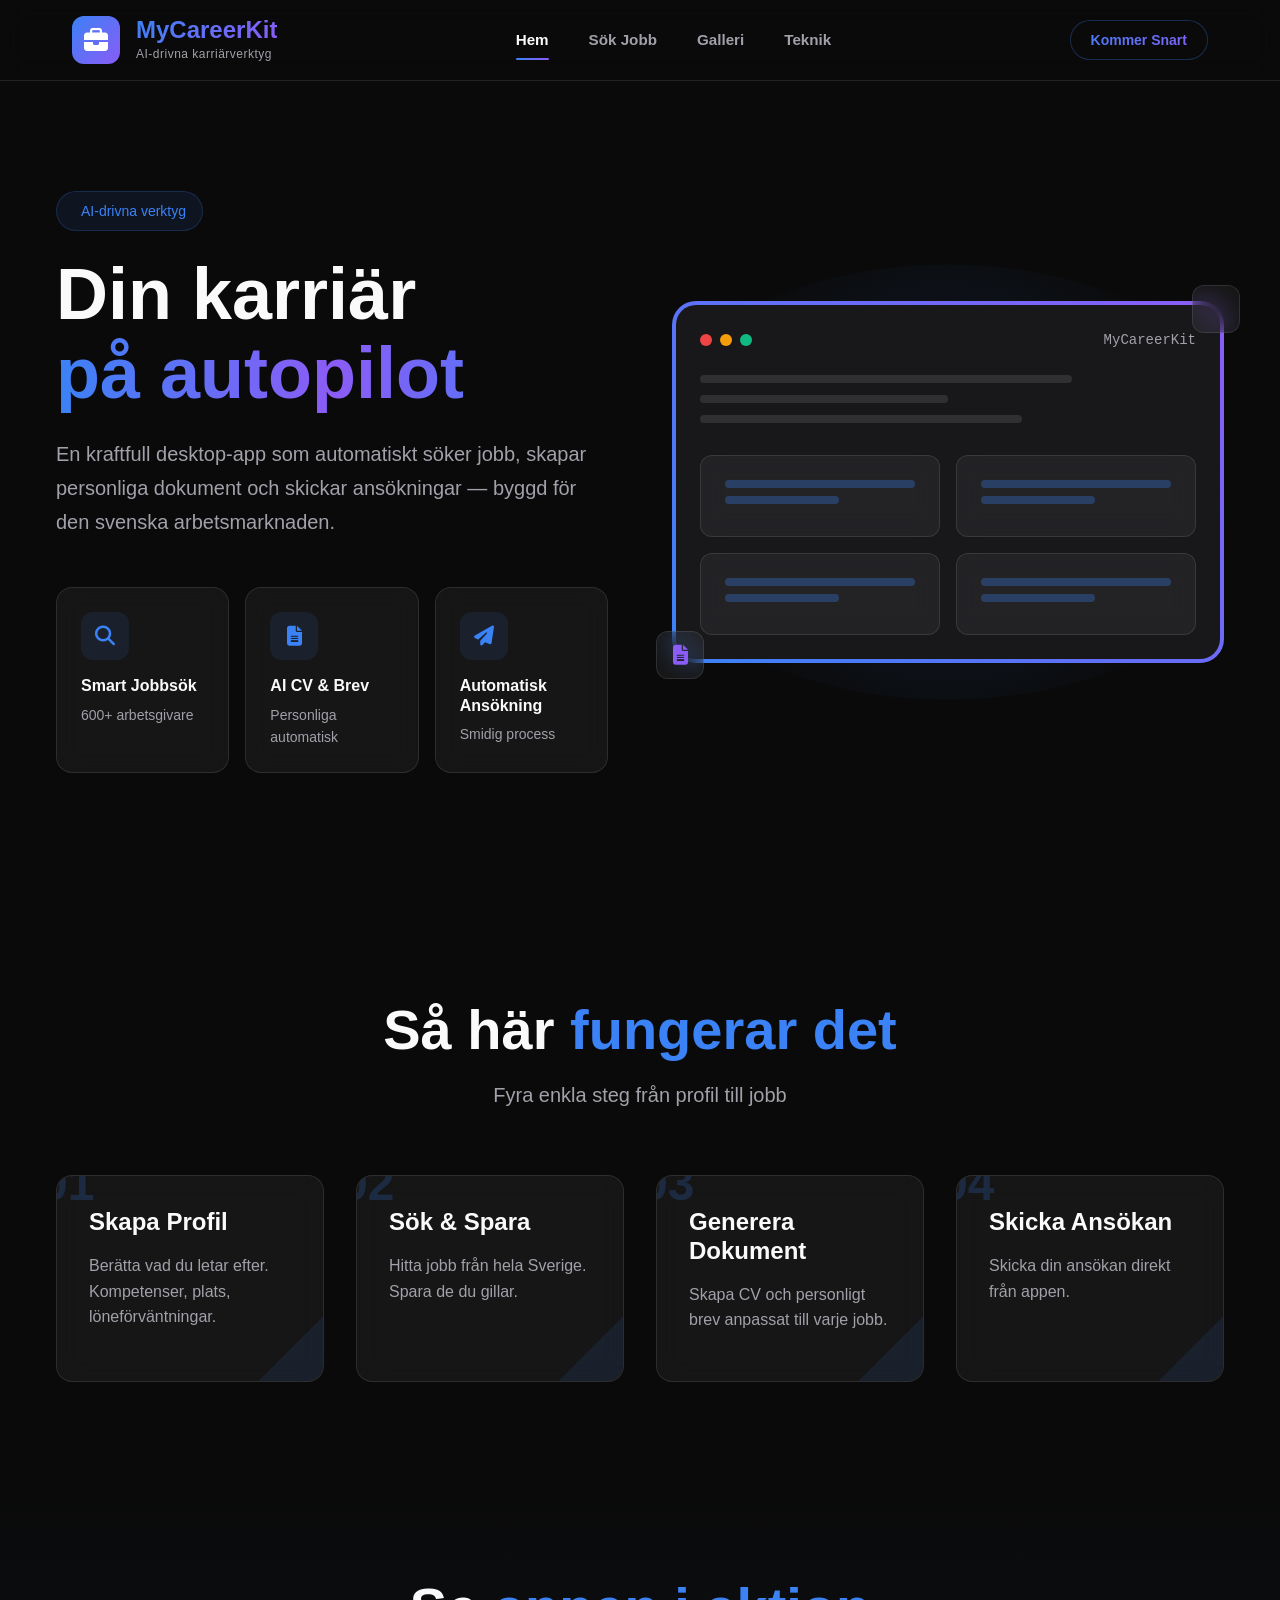
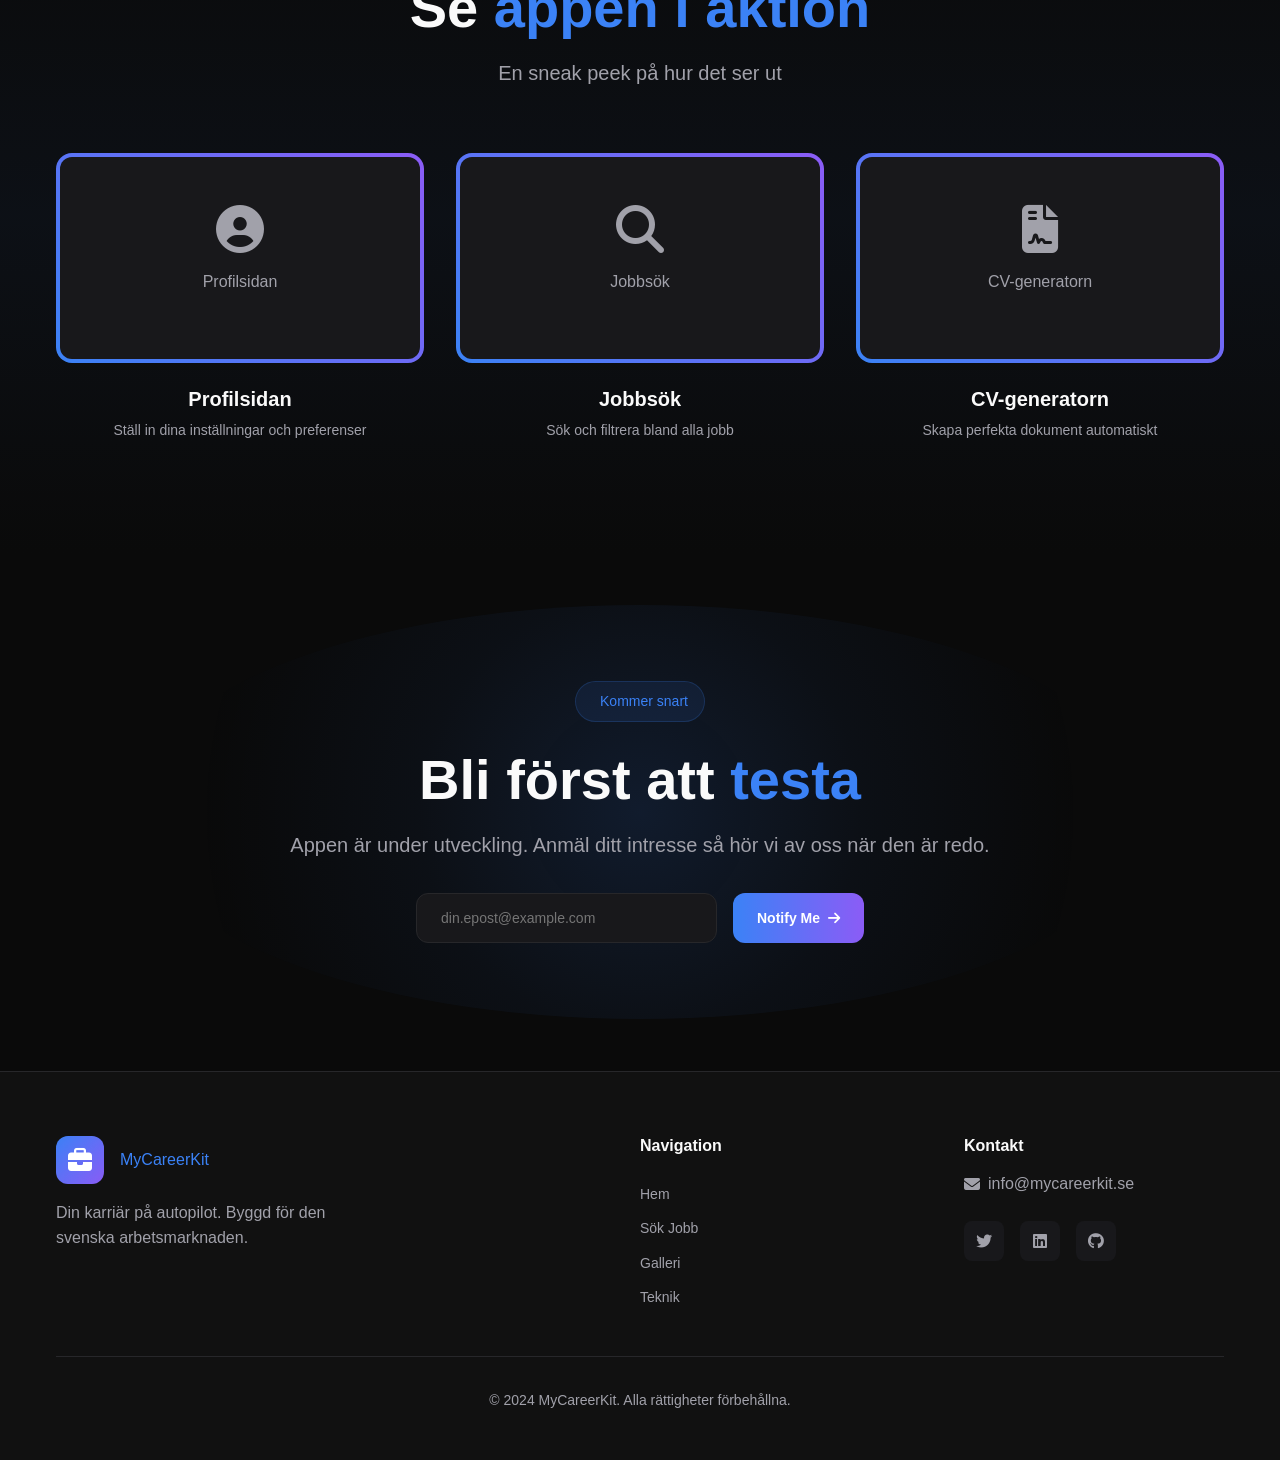
==== index.html @ 67b6ae1d "zxczxcz" ====
<!DOCTYPE html>
<html lang="sv">
<head>
    <meta charset="UTF-8">
    <meta name="viewport" content="width=device-width, initial-scale=1.0">
    <title>MyCareerKit - Din karriär på autopilot</title>
    
    <!-- ADD THESE 3 LINES: -->
    <link rel="stylesheet" href="styles/base.css">
    <link rel="stylesheet" href="styles/components.css">
    <link rel="stylesheet" href="styles/pages/home.css">
    
    <link rel="stylesheet" href="https://cdnjs.cloudflare.com/ajax/libs/font-awesome/6.4.0/css/all.min.css">
    <link rel="preconnect" href="https://fonts.googleapis.com">
    <link rel="preconnect" href="https://fonts.gstatic.com" crossorigin>
</head>
<body>
    <!-- Hero Section -->
    <section class="hero">
        <div class="container">
            <div class="hero-grid">
                <!-- Left Column - Text -->
                <div class="hero-content">
                    <div class="badge">
                        <i class="fas fa-sparkles"></i>
                        <span>AI-drivna verktyg</span>
                    </div>

                    <h1 class="hero-title">
                        <span class="hero-title-line">Din karriär</span>
                        <span class="hero-title-line text-gradient animate-shimmer">på autopilot</span>
                    </h1>

                    <p class="hero-description">
                        En kraftfull desktop-app som automatiskt söker jobb, skapar personliga dokument 
                        och skickar ansökningar — byggd för den svenska arbetsmarknaden.
                    </p>

                    <!-- Feature Highlights -->
                    <div class="feature-grid">
                        <div class="feature-card glass">
                            <div class="feature-icon">
                                <i class="fas fa-search"></i>
                            </div>
                            <h3 class="feature-title">Smart Jobbsök</h3>
                            <p class="feature-text">600+ arbetsgivare</p>
                        </div>

                        <div class="feature-card glass">
                            <div class="feature-icon">
                                <i class="fas fa-file-alt"></i>
                            </div>
                            <h3 class="feature-title">AI CV & Brev</h3>
                            <p class="feature-text">Personliga automatisk</p>
                        </div>

                        <div class="feature-card glass">
                            <div class="feature-icon">
                                <i class="fas fa-paper-plane"></i>
                            </div>
                            <h3 class="feature-title">Automatisk Ansökning</h3>
                            <p class="feature-text">Smidig process</p>
                        </div>
                    </div>
                </div>

                <!-- Right Column - Visual -->
                <div class="hero-visual">
                    <!-- Main App Visual -->
                    <div class="app-visual gradient-border">
                        <div class="app-window">
                            <!-- Window Controls -->
                            <div class="window-header">
                                <div class="window-dots">
                                    <span class="window-dot red"></span>
                                    <span class="window-dot yellow"></span>
                                    <span class="window-dot green"></span>
                                </div>
                                <div class="window-title">MyCareerKit</div>
                            </div>

                            <!-- App Content -->
                            <div class="app-content">
                                <!-- Simulated Loading Bars -->
                                <div class="loading-bars">
                                    <div class="loading-bar"></div>
                                    <div class="loading-bar"></div>
                                    <div class="loading-bar"></div>
                                </div>

                                <!-- Simulated Cards -->
                                <div class="app-cards">
                                    <div class="app-card glass animate-float" style="animation-delay: 0s;">
                                        <div class="card-line"></div>
                                        <div class="card-line short"></div>
                                    </div>
                                    <div class="app-card glass animate-float" style="animation-delay: 0.2s;">
                                        <div class="card-line"></div>
                                        <div class="card-line short"></div>
                                    </div>
                                    <div class="app-card glass animate-float" style="animation-delay: 0.4s;">
                                        <div class="card-line"></div>
                                        <div class="card-line short"></div>
                                    </div>
                                    <div class="app-card glass animate-float" style="animation-delay: 0.6s;">
                                        <div class="card-line"></div>
                                        <div class="card-line short"></div>
                                    </div>
                                </div>
                            </div>
                        </div>

                        <!-- Floating Elements -->
                        <div class="floating-element sparkle animate-float">
                            <i class="fas fa-sparkles"></i>
                        </div>
                        <div class="floating-element file animate-float" style="animation-delay: 0.5s;">
                            <i class="fas fa-file-alt"></i>
                        </div>
                    </div>

                    <!-- Background Glow -->
                    <div class="glow-effect"></div>
                </div>
            </div>
        </div>
    </section>

    <!-- How It Works Section -->
    <section class="section how-it-works">
        <div class="container">
            <div class="section-header">
                <h2 class="section-title">
                    Så här <span class="text-primary">fungerar det</span>
                </h2>
                <p class="section-description">
                    Fyra enkla steg från profil till jobb
                </p>
            </div>

            <div class="steps-grid">
                <!-- Step 1 -->
                <div class="step-card glass animate-slide-up" style="animation-delay: 0s;">
                    <div class="step-number">01</div>
                    <h3 class="step-title">Skapa Profil</h3>
                    <p class="step-description">
                        Berätta vad du letar efter. Kompetenser, plats, löneförväntningar.
                    </p>
                    <div class="step-corner"></div>
                </div>

                <!-- Step 2 -->
                <div class="step-card glass animate-slide-up" style="animation-delay: 0.1s;">
                    <div class="step-number">02</div>
                    <h3 class="step-title">Sök & Spara</h3>
                    <p class="step-description">
                        Hitta jobb från hela Sverige. Spara de du gillar.
                    </p>
                    <div class="step-corner"></div>
                </div>

                <!-- Step 3 -->
                <div class="step-card glass animate-slide-up" style="animation-delay: 0.2s;">
                    <div class="step-number">03</div>
                    <h3 class="step-title">Generera Dokument</h3>
                    <p class="step-description">
                        Skapa CV och personligt brev anpassat till varje jobb.
                    </p>
                    <div class="step-corner"></div>
                </div>

                <!-- Step 4 -->
                <div class="step-card glass animate-slide-up" style="animation-delay: 0.3s;">
                    <div class="step-number">04</div>
                    <h3 class="step-title">Skicka Ansökan</h3>
                    <p class="step-description">
                        Skicka din ansökan direkt från appen.
                    </p>
                    <div class="step-corner"></div>
                </div>
            </div>
        </div>
    </section>

    <!-- Screenshots Section -->
    <section class="section screenshots">
        <div class="container">
            <div class="section-header">
                <h2 class="section-title">
                    Se <span class="text-primary">appen i aktion</span>
                </h2>
                <p class="section-description">
                    En sneak peek på hur det ser ut
                </p>
            </div>

            <div class="screenshots-grid">
                <!-- Screenshot 1 -->
                <div class="screenshot-item animate-slide-up" style="animation-delay: 0s;">
                    <div class="screenshot-visual gradient-border">
                        <div class="screenshot-content">
                            <div class="screenshot-placeholder">
                                <i class="fas fa-user-circle"></i>
                                <p>Profilsidan</p>
                            </div>
                        </div>
                    </div>
                    <div class="screenshot-info">
                        <h3 class="screenshot-title">Profilsidan</h3>
                        <p class="screenshot-description">
                            Ställ in dina inställningar och preferenser
                        </p>
                    </div>
                </div>

                <!-- Screenshot 2 -->
                <div class="screenshot-item animate-slide-up" style="animation-delay: 0.1s;">
                    <div class="screenshot-visual gradient-border">
                        <div class="screenshot-content">
                            <div class="screenshot-placeholder">
                                <i class="fas fa-search"></i>
                                <p>Jobbsök</p>
                            </div>
                        </div>
                    </div>
                    <div class="screenshot-info">
                        <h3 class="screenshot-title">Jobbsök</h3>
                        <p class="screenshot-description">
                            Sök och filtrera bland alla jobb
                        </p>
                    </div>
                </div>

                <!-- Screenshot 3 -->
                <div class="screenshot-item animate-slide-up" style="animation-delay: 0.2s;">
                    <div class="screenshot-visual gradient-border">
                        <div class="screenshot-content">
                            <div class="screenshot-placeholder">
                                <i class="fas fa-file-contract"></i>
                                <p>CV-generatorn</p>
                            </div>
                        </div>
                    </div>
                    <div class="screenshot-info">
                        <h3 class="screenshot-title">CV-generatorn</h3>
                        <p class="screenshot-description">
                            Skapa perfekta dokument automatiskt
                        </p>
                    </div>
                </div>
            </div>
        </div>
    </section>

    <!-- Coming Soon Section -->
    <section class="section coming-soon">
        <div class="container">
            <div class="coming-soon-content">
                <div class="badge">
                    <i class="fas fa-sparkles"></i>
                    <span>Kommer snart</span>
                </div>

                <h2 class="section-title">
                    Bli först att <span class="text-primary">testa</span>
                </h2>

                <p class="section-description">
                    Appen är under utveckling. Anmäl ditt intresse så hör vi av oss när den är redo.
                </p>

                <form class="newsletter-form">
                    <div class="form-group">
                        <input 
                            type="email" 
                            placeholder="din.epost@example.com" 
                            class="form-input"
                            required
                        >
                        <button type="submit" class="btn btn-primary">
                            Notify Me
                            <i class="fas fa-arrow-right"></i>
                        </button>
                    </div>
                </form>
            </div>

            <div class="coming-soon-glow"></div>
        </div>
    </section>

    <!-- Footer -->
    <footer class="footer">
        <div class="container">
            <div class="footer-content">
                <!-- Logo and Description -->
                <div class="footer-brand">
                    <a href="index.html" class="logo">
                        <div class="logo-icon">
                            <i class="fas fa-briefcase"></i>
                        </div>
                        <span class="logo-text">MyCareerKit</span>
                    </a>
                    <p class="footer-description">
                        Din karriär på autopilot. Byggd för den svenska arbetsmarknaden.
                    </p>
                </div>

                <!-- Navigation -->
                <div class="footer-nav">
                    <h4 class="footer-title">Navigation</h4>
                    <a href="index.html" class="footer-link">Hem</a>
                    <a href="process.html" class="footer-link">Sök Jobb</a>
                    <a href="gallery.html" class="footer-link">Galleri</a>
                    <a href="tech.html" class="footer-link">Teknik</a>
                </div>

                <!-- Contact -->
                <div class="footer-contact">
                    <h4 class="footer-title">Kontakt</h4>
                    <p class="footer-text">
                        <i class="fas fa-envelope"></i>
                        info@mycareerkit.se
                    </p>
                    <div class="social-links">
                        <a href="#" class="social-link">
                            <i class="fab fa-twitter"></i>
                        </a>
                        <a href="#" class="social-link">
                            <i class="fab fa-linkedin"></i>
                        </a>
                        <a href="#" class="social-link">
                            <i class="fab fa-github"></i>
                        </a>
                    </div>
                </div>
            </div>

            <div class="footer-bottom">
                <p>&copy; 2024 MyCareerKit. Alla rättigheter förbehållna.</p>
            </div>
        </div>
    </footer>

    <!-- Scripts -->
     <script src="js/navbar.js"></script>
    <script src="js/main.js"></script>
</body>
</html>
---- styles/base.css ----
* {
    margin: 0;
    padding: 0;
    box-sizing: border-box;
}

html {
    font-size: 16px;
    scroll-behavior: smooth;
}

body {
    font-family: -apple-system, BlinkMacSystemFont, 'Segoe UI', Roboto, Oxygen, Ubuntu, sans-serif;
    background-color: var(--color-background);
    color: var(--color-foreground);
    line-height: 1.6;
    -webkit-font-smoothing: antialiased;
    -moz-osx-font-smoothing: grayscale;
    overflow-x: hidden;
}

/* CSS Variables - Colors */
:root {
    /* Background & Foreground */
    --color-background: #0a0a0a;
    --color-background-light: #111111;
    --color-foreground: #fafafa;
    --color-foreground-muted: #d4d4d8;
    
    /* Primary Colors - Blue */
    --color-primary: #3b82f6;
    --color-primary-dark: #2563eb;
    --color-primary-light: #60a5fa;
    --color-primary-rgb: 59, 130, 246;
    
    /* Secondary Colors - Purple */
    --color-secondary: #8b5cf6;
    --color-secondary-dark: #7c3aed;
    --color-secondary-light: #a78bfa;
    --color-secondary-rgb: 139, 92, 246;
    
    /* Accent Colors */
    --color-accent: #10b981; /* Emerald */
    --color-warning: #f59e0b; /* Amber */
    --color-danger: #ef4444; /* Red */
    
    /* Neutral Colors */
    --color-muted: #a1a1aa;
    --color-border: #27272a;
    --color-card: #18181b;
    --color-card-light: #27272a;
    
    /* Glass Effect */
    --glass-background: rgba(255, 255, 255, 0.05);
    --glass-border: rgba(255, 255, 255, 0.1);
    
    /* Gradients */
    --gradient-primary: linear-gradient(45deg, var(--color-primary), var(--color-secondary));
    --gradient-blue-purple: linear-gradient(90deg, var(--color-primary), var(--color-secondary));
    --gradient-dark: linear-gradient(to bottom right, #111, #000);
    
    /* Spacing */
    --spacing-xs: 0.25rem;  /* 4px */
    --spacing-sm: 0.5rem;   /* 8px */
    --spacing-md: 1rem;     /* 16px */
    --spacing-lg: 1.5rem;   /* 24px */
    --spacing-xl: 2rem;     /* 32px */
    --spacing-2xl: 3rem;    /* 48px */
    --spacing-3xl: 4rem;    /* 64px */
    
    /* Border Radius */
    --radius-sm: 0.375rem;  /* 6px */
    --radius-md: 0.5rem;    /* 8px */
    --radius-lg: 0.75rem;   /* 12px */
    --radius-xl: 1rem;      /* 16px */
    --radius-2xl: 1.5rem;   /* 24px */
    
    /* Transitions */
    --transition-fast: 150ms ease;
    --transition-normal: 250ms ease;
    --transition-slow: 350ms ease;
}

/* Selection */
::selection {
    background-color: rgba(var(--color-primary-rgb), 0.3);
    color: var(--color-foreground);
}

/* Focus States */
:focus {
    outline: 2px solid var(--color-primary);
    outline-offset: 2px;
}

:focus:not(:focus-visible) {
    outline: none;
}

/* Typography */
h1, h2, h3, h4, h5, h6 {
    font-weight: 700;
    line-height: 1.2;
    margin-bottom: var(--spacing-md);
}

h1 {
    font-size: 3.5rem; /* 56px */
}

h2 {
    font-size: 2.5rem; /* 40px */
}

h3 {
    font-size: 2rem; /* 32px */
}

h4 {
    font-size: 1.5rem; /* 24px */
}

p {
    margin-bottom: var(--spacing-md);
}

a {
    color: var(--color-primary);
    text-decoration: none;
    transition: color var(--transition-fast);
}

a:hover {
    color: var(--color-primary-light);
}

/* Utility Classes */
.container {
    width: 100%;
    max-width: 1200px;
    margin: 0 auto;
    padding: 0 var(--spacing-md);
}

.text-center {
    text-align: center;
}

.text-primary {
    color: var(--color-primary);
}

.text-gradient {
    background: var(--gradient-blue-purple);
    -webkit-background-clip: text;
    background-clip: text;
    color: transparent;
}

.glass {
    background: var(--glass-background);
    backdrop-filter: blur(12px);
    border: 1px solid var(--glass-border);
}

/* Animations */
@keyframes fadeIn {
    from {
        opacity: 0;
    }
    to {
        opacity: 1;
    }
}

@keyframes slideUp {
    from {
        opacity: 0;
        transform: translateY(20px);
    }
    to {
        opacity: 1;
        transform: translateY(0);
    }
}

@keyframes pulse {
    0%, 100% {
        opacity: 1;
    }
    50% {
        opacity: 0.5;
    }
}

@keyframes shimmer {
    0% {
        background-position: -200% center;
    }
    100% {
        background-position: 200% center;
    }
}

.animate-fade-in {
    animation: fadeIn var(--transition-normal) ease-out;
}

.animate-slide-up {
    animation: slideUp var(--transition-slow) ease-out;
}

.animate-pulse {
    animation: pulse 2s cubic-bezier(0.4, 0, 0.6, 1) infinite;
}

.animate-shimmer {
    background-size: 200% auto;
    animation: shimmer 3s ease-in-out infinite;
}

/* Responsive Breakpoints */
@media (max-width: 768px) {
    html {
        font-size: 14px;
    }
    
    h1 {
        font-size: 2.5rem;
    }
    
    h2 {
        font-size: 2rem;
    }
    
    h3 {
        font-size: 1.5rem;
    }
    
    .container {
        padding: 0 var(--spacing-sm);
    }
}
---- styles/components.css ----
/* styles/components.css */
/* ===== BUTTONS ===== */
.btn {
    display: inline-flex;
    align-items: center;
    justify-content: center;
    gap: 0.5rem;
    padding: 0.75rem 1.5rem;
    border-radius: var(--radius-lg);
    font-weight: 600;
    font-size: 0.875rem;
    text-decoration: none;
    cursor: pointer;
    border: none;
    transition: all var(--transition-normal);
    white-space: nowrap;
}

.btn-primary {
    background: var(--gradient-blue-purple);
    color: white;
}

.btn-primary:hover {
    transform: translateY(-2px);
    box-shadow: 0 10px 25px rgba(var(--color-primary-rgb), 0.3);
}

/* ===== NAVBAR ===== */
.navbar {
    position: fixed;
    top: 0;
    left: 0;
    right: 0;
    z-index: 1000;
    background: rgba(10, 10, 10, 0.8);
    backdrop-filter: blur(12px);
    -webkit-backdrop-filter: blur(12px);
    border-bottom: 1px solid rgba(255, 255, 255, 0.1);
}

.nav-content {
    display: flex;
    align-items: center;
    justify-content: space-between;
    height: 5rem;
    padding: 0 var(--spacing-md);
}

/* Logo with subtitle */
.logo {
    display: flex;
    align-items: center;
    gap: 1rem;
    text-decoration: none;
    transition: transform var(--transition-normal);
}

.logo:hover {
    transform: scale(1.02);
}

.logo-icon {
    width: 3rem;
    height: 3rem;
    background: linear-gradient(135deg, var(--color-primary), var(--color-secondary));
    border-radius: var(--radius-lg);
    display: flex;
    align-items: center;
    justify-content: center;
    position: relative;
    overflow: hidden;
}

.logo-icon::before {
    content: '';
    position: absolute;
    inset: 0;
    background: linear-gradient(135deg, var(--color-primary), var(--color-secondary));
    opacity: 0.2;
    filter: blur(12px);
}

.logo-icon i {
    font-size: 1.5rem;
    color: white;
    position: relative;
    z-index: 1;
}

.logo-text {
    display: flex;
    flex-direction: column;
}

.logo-title {
    font-weight: 800;
    font-size: 1.5rem;
    line-height: 1.2;
    background: linear-gradient(135deg, var(--color-primary), var(--color-secondary));
    -webkit-background-clip: text;
    background-clip: text;
    color: transparent;
}

.logo-subtitle {
    font-size: 0.75rem;
    color: var(--color-muted);
    font-weight: 500;
    letter-spacing: 0.5px;
}

/* Navigation Menu */
.nav-menu {
    display: flex;
    gap: 2.5rem;
    position: relative;
}

.nav-link {
    color: var(--color-muted);
    text-decoration: none;
    font-weight: 600;
    font-size: 0.95rem;
    padding: 0.5rem 0;
    position: relative;
    transition: color var(--transition-fast);
    cursor: pointer;
}

.nav-link:hover {
    color: var(--color-foreground);
}

.nav-link.active {
    color: var(--color-foreground);
}

/* Animated underline */
.nav-underline {
    position: absolute;
    bottom: 0;
    height: 2px;
    background: linear-gradient(90deg, var(--color-primary), var(--color-secondary));
    border-radius: 1px;
    transition: all var(--transition-normal);
    display: none;
}

/* Coming Soon Badge */
.nav-badge {
    padding: 0.5rem 1.25rem;
    border-radius: 9999px;
    background: linear-gradient(135deg, 
        rgba(var(--color-primary-rgb), 0.2), 
        rgba(var(--color-secondary-rgb), 0.2));
    border: 1px solid rgba(var(--color-primary-rgb), 0.3);
    font-size: 0.875rem;
    font-weight: 600;
    color: transparent;
    background-clip: text;
    -webkit-background-clip: text;
    background-image: linear-gradient(135deg, var(--color-primary), var(--color-secondary));
    animation: badge-pulse 3s ease-in-out infinite;
}

@keyframes badge-pulse {
    0%, 100% {
        transform: scale(1);
        box-shadow: 0 0 0 rgba(var(--color-primary-rgb), 0);
    }
    50% {
        transform: scale(1.05);
        box-shadow: 0 0 20px rgba(var(--color-primary-rgb), 0.2);
    }
}

/* Mobile Menu Toggle */
.menu-toggle {
    display: none;
    background: none;
    border: none;
    color: var(--color-foreground);
    font-size: 1.5rem;
    cursor: pointer;
    padding: 0.5rem;
    transition: transform var(--transition-normal);
}

.menu-toggle.active {
    transform: rotate(90deg);
}

/* ===== BADGE ===== */
.badge {
    display: inline-flex;
    align-items: center;
    gap: 0.5rem;
    background: rgba(var(--color-primary-rgb), 0.1);
    border: 1px solid rgba(var(--color-primary-rgb), 0.2);
    color: var(--color-primary);
    padding: 0.5rem 1rem;
    border-radius: 9999px;
    font-size: 0.875rem;
    font-weight: 500;
    margin-bottom: 1.5rem;
}

/* ===== CARDS ===== */
.feature-card {
    padding: 1.5rem;
    border-radius: var(--radius-xl);
    transition: transform var(--transition-normal);
}

.feature-card:hover {
    transform: translateY(-4px);
}

.feature-icon {
    width: 3rem;
    height: 3rem;
    border-radius: var(--radius-lg);
    background: rgba(var(--color-primary-rgb), 0.1);
    display: flex;
    align-items: center;
    justify-content: center;
    margin-bottom: 1rem;
}

.feature-icon i {
    font-size: 1.25rem;
    color: var(--color-primary);
}

.feature-title {
    font-size: 1rem;
    font-weight: 600;
    margin-bottom: 0.5rem;
}

.feature-text {
    font-size: 0.875rem;
    color: var(--color-muted);
    margin: 0;
}

/* ===== APP VISUAL ===== */
.app-visual {
    position: relative;
    border-radius: var(--radius-2xl);
    padding: 0.25rem;
    background: linear-gradient(45deg, var(--color-primary), var(--color-secondary)) border-box;
}

.app-window {
    background: var(--color-card);
    border-radius: calc(var(--radius-2xl) - 0.25rem);
    padding: 1.5rem;
    overflow: hidden;
}

.window-header {
    display: flex;
    align-items: center;
    justify-content: space-between;
    margin-bottom: 1.5rem;
}

.window-dots {
    display: flex;
    gap: 0.5rem;
}

.window-dot {
    width: 0.75rem;
    height: 0.75rem;
    border-radius: 50%;
}

.window-dot.red { background: var(--color-danger); }
.window-dot.yellow { background: var(--color-warning); }
.window-dot.green { background: var(--color-accent); }

.window-title {
    font-family: 'Courier New', monospace;
    color: var(--color-muted);
    font-size: 0.875rem;
}

/* Loading Bars */
.loading-bars {
    display: flex;
    flex-direction: column;
    gap: 0.75rem;
    margin-bottom: 2rem;
}

.loading-bar {
    height: 0.5rem;
    border-radius: var(--radius-sm);
    background: rgba(255, 255, 255, 0.1);
}

.loading-bar:nth-child(1) { width: 75%; }
.loading-bar:nth-child(2) { width: 50%; }
.loading-bar:nth-child(3) { width: 65%; }

/* App Cards */
.app-cards {
    display: grid;
    grid-template-columns: repeat(2, 1fr);
    gap: 1rem;
}

.app-card {
    padding: 1.5rem;
    border-radius: var(--radius-lg);
}

.card-line {
    height: 0.5rem;
    background: rgba(var(--color-primary-rgb), 0.3);
    border-radius: var(--radius-sm);
    margin-bottom: 0.5rem;
}

.card-line.short {
    width: 60%;
}

/* Floating Elements */
.floating-element {
    position: absolute;
    width: 3rem;
    height: 3rem;
    border-radius: var(--radius-lg);
    display: flex;
    align-items: center;
    justify-content: center;
    backdrop-filter: blur(12px);
    border: 1px solid var(--glass-border);
    background: var(--glass-background);
}

.floating-element i {
    font-size: 1.25rem;
}

.floating-element.sparkle {
    top: -1rem;
    right: -1rem;
    color: var(--color-primary);
}

.floating-element.file {
    bottom: -1rem;
    left: -1rem;
    color: var(--color-secondary);
}

/* Animation for floating elements */
@keyframes float {
    0%, 100% {
        transform: translateY(0);
    }
    50% {
        transform: translateY(-10px);
    }
}

.animate-float {
    animation: float 2s ease-in-out infinite;
}

/* ===== STEP CARDS ===== */
.step-card {
    position: relative;
    padding: 2rem;
    border-radius: var(--radius-xl);
    overflow: hidden;
}

.step-number {
    position: absolute;
    top: -1rem;
    left: -1rem;
    font-size: 3rem;
    font-weight: 800;
    color: rgba(var(--color-primary-rgb), 0.2);
    line-height: 1;
}

.step-title {
    font-size: 1.5rem;
    margin-bottom: 1rem;
    position: relative;
    z-index: 1;
}

.step-description {
    color: var(--color-muted);
    position: relative;
    z-index: 1;
}

.step-corner {
    position: absolute;
    bottom: 0;
    right: 0;
    width: 4rem;
    height: 4rem;
    background: linear-gradient(135deg, transparent 50%, rgba(var(--color-primary-rgb), 0.1) 50%);
    border-radius: 0 0 var(--radius-xl) 0;
}

/* ===== SCREENSHOT ITEMS ===== */
.screenshot-item {
    text-align: center;
}

.screenshot-visual {
    border-radius: var(--radius-xl);
    padding: 0.25rem;
    margin-bottom: 1.5rem;
    background: linear-gradient(45deg, var(--color-primary), var(--color-secondary)) border-box;
}

.screenshot-content {
    background: var(--color-card);
    border-radius: calc(var(--radius-xl) - 0.25rem);
    padding: 3rem 2rem;
}

.screenshot-placeholder {
    color: var(--color-muted);
}

.screenshot-placeholder i {
    font-size: 3rem;
    margin-bottom: 1rem;
}

.screenshot-title {
    font-size: 1.25rem;
    margin-bottom: 0.5rem;
}

.screenshot-description {
    color: var(--color-muted);
    font-size: 0.875rem;
}

/* ===== FORM ===== */
.newsletter-form {
    max-width: 28rem;
    margin: 0 auto;
}

.form-group {
    display: flex;
    gap: 1rem;
    margin-top: 2rem;
}

.form-input {
    flex: 1;
    padding: 1rem 1.5rem;
    background: var(--color-card);
    border: 1px solid var(--color-border);
    border-radius: var(--radius-lg);
    color: var(--color-foreground);
    font-size: 0.875rem;
    transition: border-color var(--transition-fast);
}

.form-input:focus {
    outline: none;
    border-color: var(--color-primary);
}

/* ===== FOOTER ===== */
.footer {
    background: var(--color-background-light);
    border-top: 1px solid var(--color-border);
    padding: 4rem 0 2rem;
}

.footer-content {
    display: grid;
    grid-template-columns: 2fr 1fr 1fr;
    gap: 4rem;
    margin-bottom: 3rem;
}

.footer-brand {
    max-width: 20rem;
}

.footer-description {
    color: var(--color-muted);
    margin-top: 1rem;
}

.footer-title {
    font-size: 1rem;
    font-weight: 600;
    margin-bottom: 1rem;
}

.footer-nav {
    display: flex;
    flex-direction: column;
    gap: 0.75rem;
}

.footer-link {
    color: var(--color-muted);
    text-decoration: none;
    font-size: 0.875rem;
    transition: color var(--transition-fast);
}

.footer-link:hover {
    color: var(--color-foreground);
}

.footer-contact .footer-text {
    display: flex;
    align-items: center;
    gap: 0.5rem;
    color: var(--color-muted);
    margin-bottom: 1.5rem;
}

.social-links {
    display: flex;
    gap: 1rem;
}

.social-link {
    width: 2.5rem;
    height: 2.5rem;
    border-radius: var(--radius-md);
    background: var(--color-card);
    display: flex;
    align-items: center;
    justify-content: center;
    color: var(--color-muted);
    text-decoration: none;
    transition: all var(--transition-fast);
}

.social-link:hover {
    background: var(--color-primary);
    color: white;
    transform: translateY(-2px);
}

.footer-bottom {
    padding-top: 2rem;
    border-top: 1px solid var(--color-border);
    text-align: center;
    color: var(--color-muted);
    font-size: 0.875rem;
}

/* ===== RESPONSIVE DESIGN ===== */
@media (max-width: 768px) {
    .menu-toggle {
        display: block;
    }

    .nav-menu {
        position: fixed;
        top: 5rem;
        left: 0;
        right: 0;
        background: rgba(10, 10, 10, 0.95);
        backdrop-filter: blur(20px);
        -webkit-backdrop-filter: blur(20px);
        border-bottom: 1px solid rgba(255, 255, 255, 0.1);
        flex-direction: column;
        gap: 0;
        padding: 1rem;
        transform: translateY(-100%);
        opacity: 0;
        visibility: hidden;
        transition: all var(--transition-normal);
    }

    .nav-menu.active {
        transform: translateY(0);
        opacity: 1;
        visibility: visible;
    }

    .nav-link {
        padding: 1rem;
        width: 100%;
        text-align: center;
        border-radius: var(--radius-md);
    }

    .nav-link:hover,
    .nav-link.active {
        background: rgba(var(--color-primary-rgb), 0.1);
    }

    .nav-underline {
        display: none !important;
    }

    .nav-badge {
        display: none;
    }

    .footer-content {
        grid-template-columns: 1fr;
        gap: 2rem;
    }

    .form-group {
        flex-direction: column;
    }
}
---- styles/pages/home.css ----
/* styles/pages/home.css */
/* Hero Section */
.hero {
    min-height: 100vh;
    display: flex;
    align-items: center;
    position: relative;
    overflow: hidden;
    padding-top: 4rem;
}

.hero-grid {
    display: grid;
    grid-template-columns: 1fr 1fr;
    gap: 4rem;
    align-items: center;
}

.hero-content {
    max-width: 36rem;
}

.hero-title {
    font-size: 4.5rem;
    line-height: 1.1;
    margin-bottom: 1.5rem;
}

.hero-title-line {
    display: block;
}

.hero-title-line:first-child {
    color: var(--color-foreground);
}

.hero-description {
    font-size: 1.25rem;
    color: var(--color-muted);
    margin-bottom: 3rem;
    line-height: 1.7;
}

.feature-grid {
    display: grid;
    grid-template-columns: repeat(3, 1fr);
    gap: 1rem;
}

/* Hero Visual */
.hero-visual {
    position: relative;
}

.glow-effect {
    position: absolute;
    top: 50%;
    left: 50%;
    transform: translate(-50%, -50%);
    width: 120%;
    height: 120%;
    background: radial-gradient(
        circle at center,
        rgba(var(--color-primary-rgb), 0.2) 0%,
        rgba(var(--color-primary-rgb), 0.1) 25%,
        transparent 70%
    );
    border-radius: 50%;
    z-index: -1;
}

/* How It Works Section */
.section {
    padding: 6rem 0;
}

.section-header {
    text-align: center;
    max-width: 48rem;
    margin: 0 auto 4rem;
}

.section-title {
    font-size: 3.5rem;
    margin-bottom: 1rem;
}

.section-description {
    font-size: 1.25rem;
    color: var(--color-muted);
}

.how-it-works {
    position: relative;
}

.steps-grid {
    display: grid;
    grid-template-columns: repeat(4, 1fr);
    gap: 2rem;
}

/* Screenshots Section */
.screenshots {
    background: linear-gradient(
        to bottom,
        var(--color-background) 0%,
        rgba(var(--color-primary-rgb), 0.05) 50%,
        var(--color-background) 100%
    );
}

.screenshots-grid {
    display: grid;
    grid-template-columns: repeat(3, 1fr);
    gap: 2rem;
}

/* Coming Soon Section */
.coming-soon {
    position: relative;
    padding: 8rem 0;
    overflow: hidden;
}

.coming-soon-content {
    text-align: center;
    max-width: 48rem;
    margin: 0 auto;
    position: relative;
    z-index: 1;
}

.coming-soon-glow {
    position: absolute;
    top: 50%;
    left: 50%;
    transform: translate(-50%, -50%);
    width: 80%;
    height: 80%;
    background: radial-gradient(
        circle at center,
        rgba(var(--color-primary-rgb), 0.15) 0%,
        rgba(var(--color-primary-rgb), 0.05) 40%,
        transparent 80%
    );
    border-radius: 50%;
}

/* Animations */
@keyframes shimmer {
    0% {
        background-position: -200% center;
    }
    100% {
        background-position: 200% center;
    }
}

.animate-shimmer {
    background: linear-gradient(
        90deg,
        var(--color-primary) 0%,
        var(--color-secondary) 25%,
        var(--color-primary) 50%,
        var(--color-secondary) 75%,
        var(--color-primary) 100%
    );
    background-size: 200% auto;
    -webkit-background-clip: text;
    background-clip: text;
    color: transparent;
    animation: shimmer 3s linear infinite;
}

@keyframes slideUp {
    from {
        opacity: 0;
        transform: translateY(30px);
    }
    to {
        opacity: 1;
        transform: translateY(0);
    }
}

.animate-slide-up {
    opacity: 0;
    animation: slideUp 0.6s ease-out forwards;
}

/* Hover Effects */
.feature-card:hover .feature-icon {
    transform: scale(1.1);
}

.feature-icon {
    transition: transform var(--transition-normal);
}

.app-card:hover {
    background: rgba(255, 255, 255, 0.08);
}

.step-card:hover {
    transform: translateY(-8px);
    box-shadow: 0 20px 40px rgba(0, 0, 0, 0.3);
}

.step-card {
    transition: all var(--transition-normal);
}

/* Responsive Design */
@media (max-width: 1024px) {
    .hero-grid {
        grid-template-columns: 1fr;
        gap: 3rem;
        text-align: center;
    }
    
    .hero-content {
        max-width: 100%;
        margin: 0 auto;
    }
    
    .feature-grid {
        grid-template-columns: repeat(3, 1fr);
        max-width: 36rem;
        margin: 0 auto;
    }
    
    .steps-grid {
        grid-template-columns: repeat(2, 1fr);
    }
    
    .screenshots-grid {
        grid-template-columns: repeat(2, 1fr);
    }
}

@media (max-width: 768px) {
    .hero-title {
        font-size: 3rem;
    }
    
    .section-title {
        font-size: 2.5rem;
    }
    
    .feature-grid {
        grid-template-columns: 1fr;
        max-width: 20rem;
    }
    
    .steps-grid {
        grid-template-columns: 1fr;
    }
    
    .screenshots-grid {
        grid-template-columns: 1fr;
        max-width: 24rem;
        margin: 0 auto;
    }
    
    .hero-description,
    .section-description {
        font-size: 1.125rem;
    }
}

@media (max-width: 480px) {
    .hero-title {
        font-size: 2.5rem;
    }
    
    .section-title {
        font-size: 2rem;
    }
    
    .hero {
        padding-top: 6rem;
    }
}

/* Loading Bar Animation */
@keyframes pulse-width {
    0%, 100% {
        width: var(--start-width);
    }
    50% {
        width: var(--end-width);
    }
}

.loading-bar:nth-child(1) {
    --start-width: 75%;
    --end-width: 80%;
    animation: pulse-width 2s ease-in-out infinite;
}

.loading-bar:nth-child(2) {
    --start-width: 50%;
    --end-width: 55%;
    animation: pulse-width 2.2s ease-in-out infinite 0.3s;
}

.loading-bar:nth-child(3) {
    --start-width: 65%;
    --end-width: 70%;
    animation: pulse-width 2.4s ease-in-out infinite 0.6s;
}

/* App Card Animation */
@keyframes card-glow {
    0%, 100% {
        box-shadow: 0 0 0 rgba(var(--color-primary-rgb), 0);
    }
    50% {
        box-shadow: 0 0 20px rgba(var(--color-primary-rgb), 0.3);
    }
}

.app-card:nth-child(1) {
    animation: card-glow 4s ease-in-out infinite;
}

.app-card:nth-child(2) {
    animation: card-glow 4s ease-in-out infinite 1s;
}

.app-card:nth-child(3) {
    animation: card-glow 4s ease-in-out infinite 2s;
}

.app-card:nth-child(4) {
    animation: card-glow 4s ease-in-out infinite 3s;
}

/* Custom Scrollbar */
::-webkit-scrollbar {
    width: 10px;
}

::-webkit-scrollbar-track {
    background: var(--color-background);
}

::-webkit-scrollbar-thumb {
    background: var(--gradient-blue-purple);
    border-radius: 5px;
}

::-webkit-scrollbar-thumb:hover {
    background: linear-gradient(45deg, var(--color-primary-dark), var(--color-secondary-dark));
}
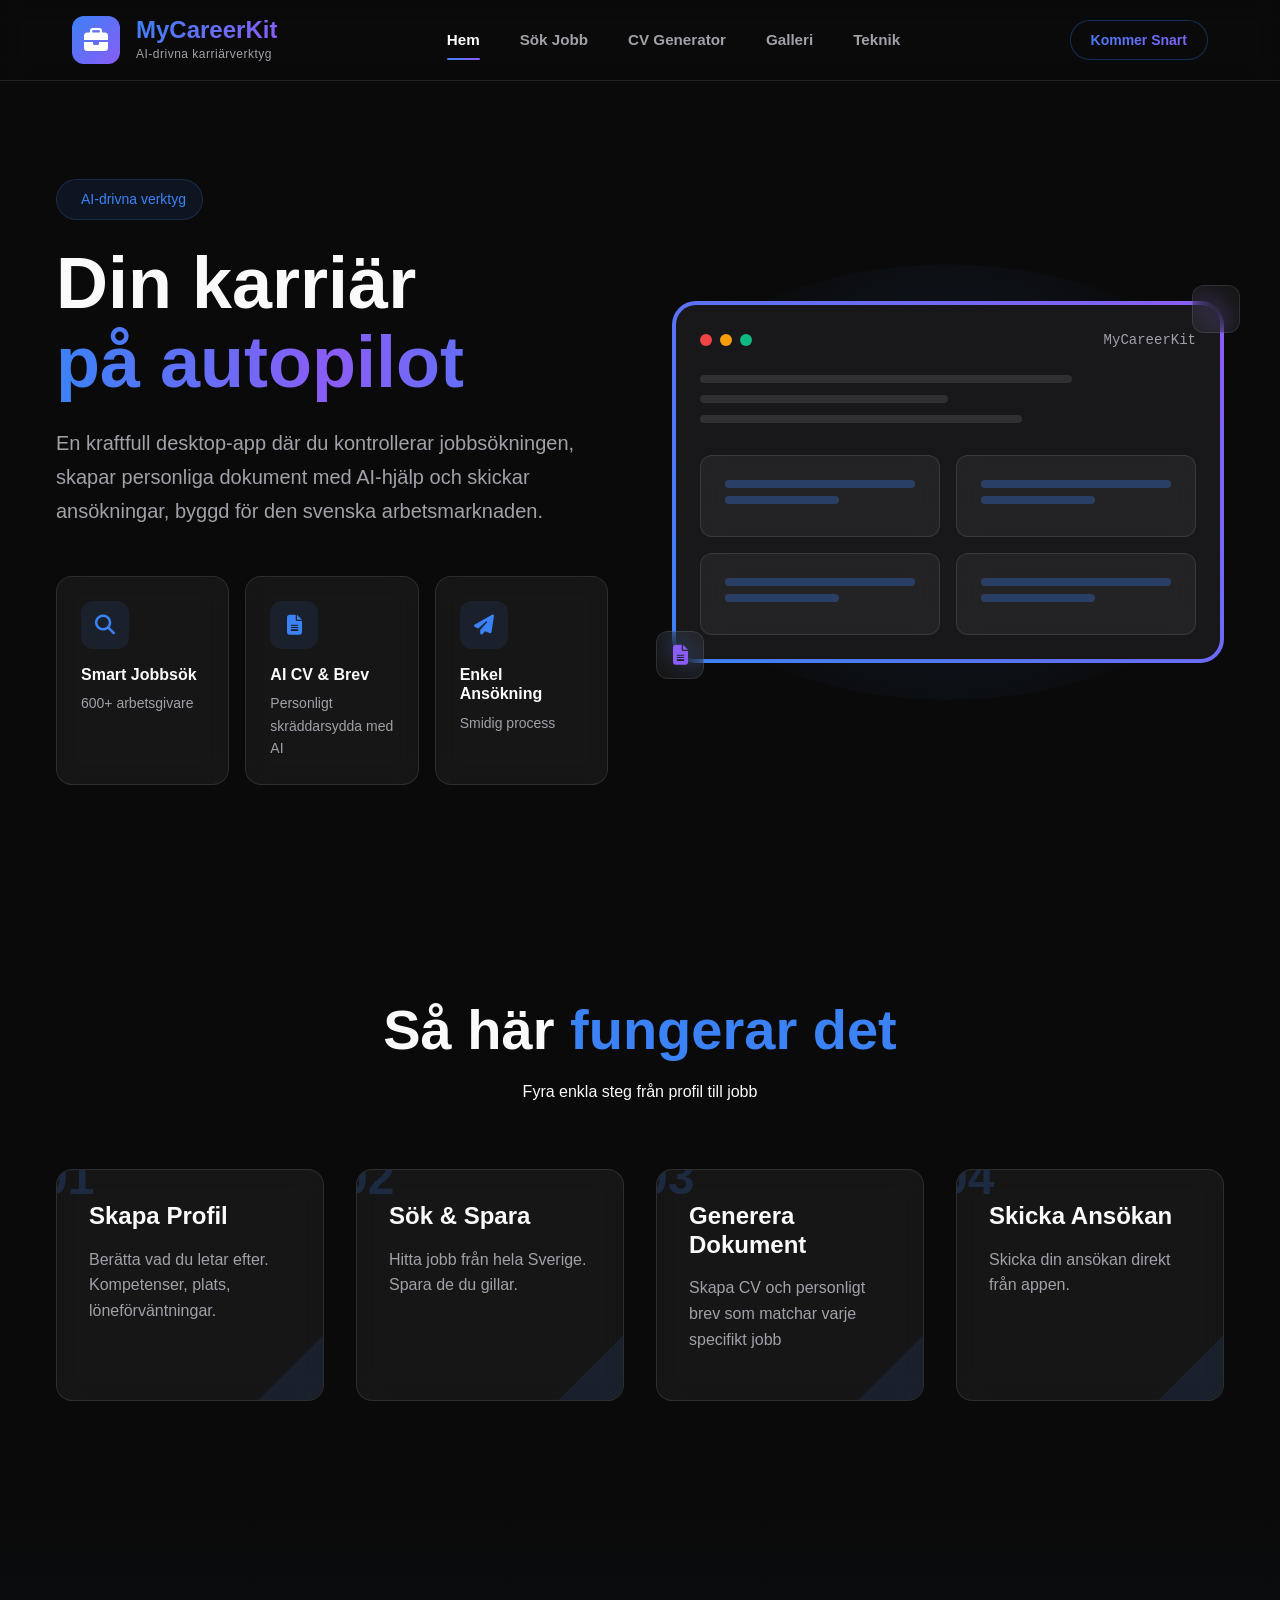
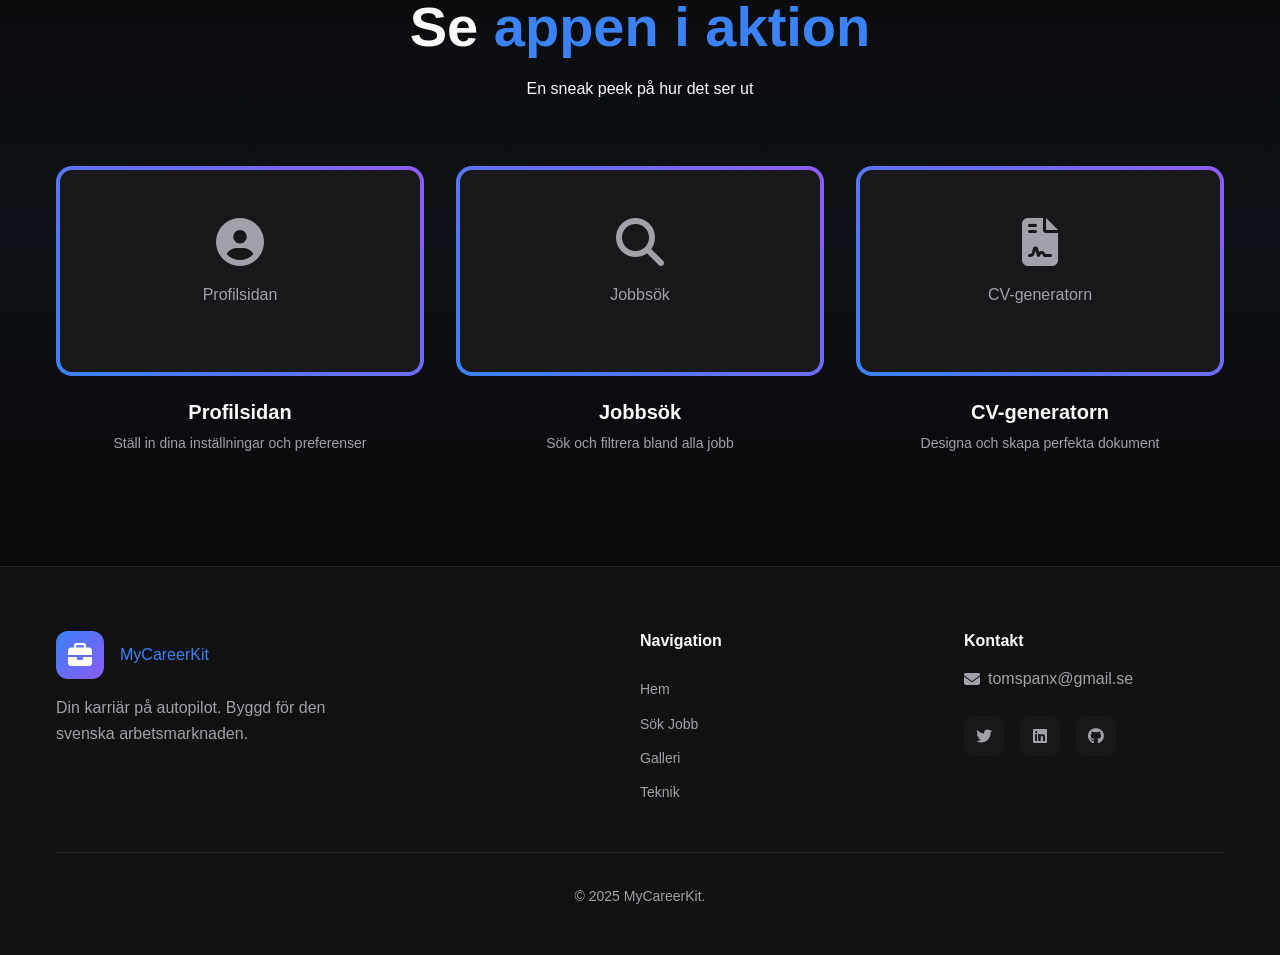
==== commit 7051e49e: "hfg" ====
--- a/index.html
+++ b/index.html
@@ -9,7 +9,6 @@
     <link rel="stylesheet" href="styles/base.css">
     <link rel="stylesheet" href="styles/components.css">
     <link rel="stylesheet" href="styles/pages/home.css">
-    
     <link rel="stylesheet" href="https://cdnjs.cloudflare.com/ajax/libs/font-awesome/6.4.0/css/all.min.css">
     <link rel="preconnect" href="https://fonts.googleapis.com">
     <link rel="preconnect" href="https://fonts.gstatic.com" crossorigin>
@@ -32,8 +31,7 @@
                     </h1>
 
                     <p class="hero-description">
-                        En kraftfull desktop-app som automatiskt söker jobb, skapar personliga dokument 
-                        och skickar ansökningar — byggd för den svenska arbetsmarknaden.
+                        En kraftfull desktop-app där du kontrollerar jobbsökningen, skapar personliga dokument med AI-hjälp och skickar ansökningar, byggd för den svenska arbetsmarknaden.
                     </p>
 
                     <!-- Feature Highlights -->
@@ -51,14 +49,14 @@
                                 <i class="fas fa-file-alt"></i>
                             </div>
                             <h3 class="feature-title">AI CV & Brev</h3>
-                            <p class="feature-text">Personliga automatisk</p>
+                            <p class="feature-text">Personligt skräddarsydda med AI</p>
                         </div>
 
                         <div class="feature-card glass">
                             <div class="feature-icon">
                                 <i class="fas fa-paper-plane"></i>
                             </div>
-                            <h3 class="feature-title">Automatisk Ansökning</h3>
+                            <h3 class="feature-title">Enkel Ansökning</h3>
                             <p class="feature-text">Smidig process</p>
                         </div>
                     </div>
@@ -164,7 +162,7 @@
                     <div class="step-number">03</div>
                     <h3 class="step-title">Generera Dokument</h3>
                     <p class="step-description">
-                        Skapa CV och personligt brev anpassat till varje jobb.
+                        Skapa CV och personligt brev som matchar varje specifikt jobb
                     </p>
                     <div class="step-corner"></div>
                 </div>
@@ -244,48 +242,11 @@
                     <div class="screenshot-info">
                         <h3 class="screenshot-title">CV-generatorn</h3>
                         <p class="screenshot-description">
-                            Skapa perfekta dokument automatiskt
+                            Designa och skapa perfekta dokument
                         </p>
                     </div>
                 </div>
             </div>
-        </div>
-    </section>
-
-    <!-- Coming Soon Section -->
-    <section class="section coming-soon">
-        <div class="container">
-            <div class="coming-soon-content">
-                <div class="badge">
-                    <i class="fas fa-sparkles"></i>
-                    <span>Kommer snart</span>
-                </div>
-
-                <h2 class="section-title">
-                    Bli först att <span class="text-primary">testa</span>
-                </h2>
-
-                <p class="section-description">
-                    Appen är under utveckling. Anmäl ditt intresse så hör vi av oss när den är redo.
-                </p>
-
-                <form class="newsletter-form">
-                    <div class="form-group">
-                        <input 
-                            type="email" 
-                            placeholder="din.epost@example.com" 
-                            class="form-input"
-                            required
-                        >
-                        <button type="submit" class="btn btn-primary">
-                            Notify Me
-                            <i class="fas fa-arrow-right"></i>
-                        </button>
-                    </div>
-                </form>
-            </div>
-
-            <div class="coming-soon-glow"></div>
         </div>
     </section>
 
@@ -320,7 +281,7 @@
                     <h4 class="footer-title">Kontakt</h4>
                     <p class="footer-text">
                         <i class="fas fa-envelope"></i>
-                        info@mycareerkit.se
+                        tomspanx@gmail.se
                     </p>
                     <div class="social-links">
                         <a href="#" class="social-link">
@@ -337,7 +298,7 @@
             </div>
 
             <div class="footer-bottom">
-                <p>&copy; 2024 MyCareerKit. Alla rättigheter förbehållna.</p>
+                <p>&copy; 2025 MyCareerKit.</p>
             </div>
         </div>
     </footer>
--- a/styles/pages/home.css
+++ b/styles/pages/home.css
@@ -85,10 +85,7 @@
     margin-bottom: 1rem;
 }
 
-.section-description {
-    font-size: 1.25rem;
-    color: var(--color-muted);
-}
+
 
 .how-it-works {
     position: relative;
@@ -116,36 +113,6 @@
     gap: 2rem;
 }
 
-/* Coming Soon Section */
-.coming-soon {
-    position: relative;
-    padding: 8rem 0;
-    overflow: hidden;
-}
-
-.coming-soon-content {
-    text-align: center;
-    max-width: 48rem;
-    margin: 0 auto;
-    position: relative;
-    z-index: 1;
-}
-
-.coming-soon-glow {
-    position: absolute;
-    top: 50%;
-    left: 50%;
-    transform: translate(-50%, -50%);
-    width: 80%;
-    height: 80%;
-    background: radial-gradient(
-        circle at center,
-        rgba(var(--color-primary-rgb), 0.15) 0%,
-        rgba(var(--color-primary-rgb), 0.05) 40%,
-        transparent 80%
-    );
-    border-radius: 50%;
-}
 
 /* Animations */
 @keyframes shimmer {
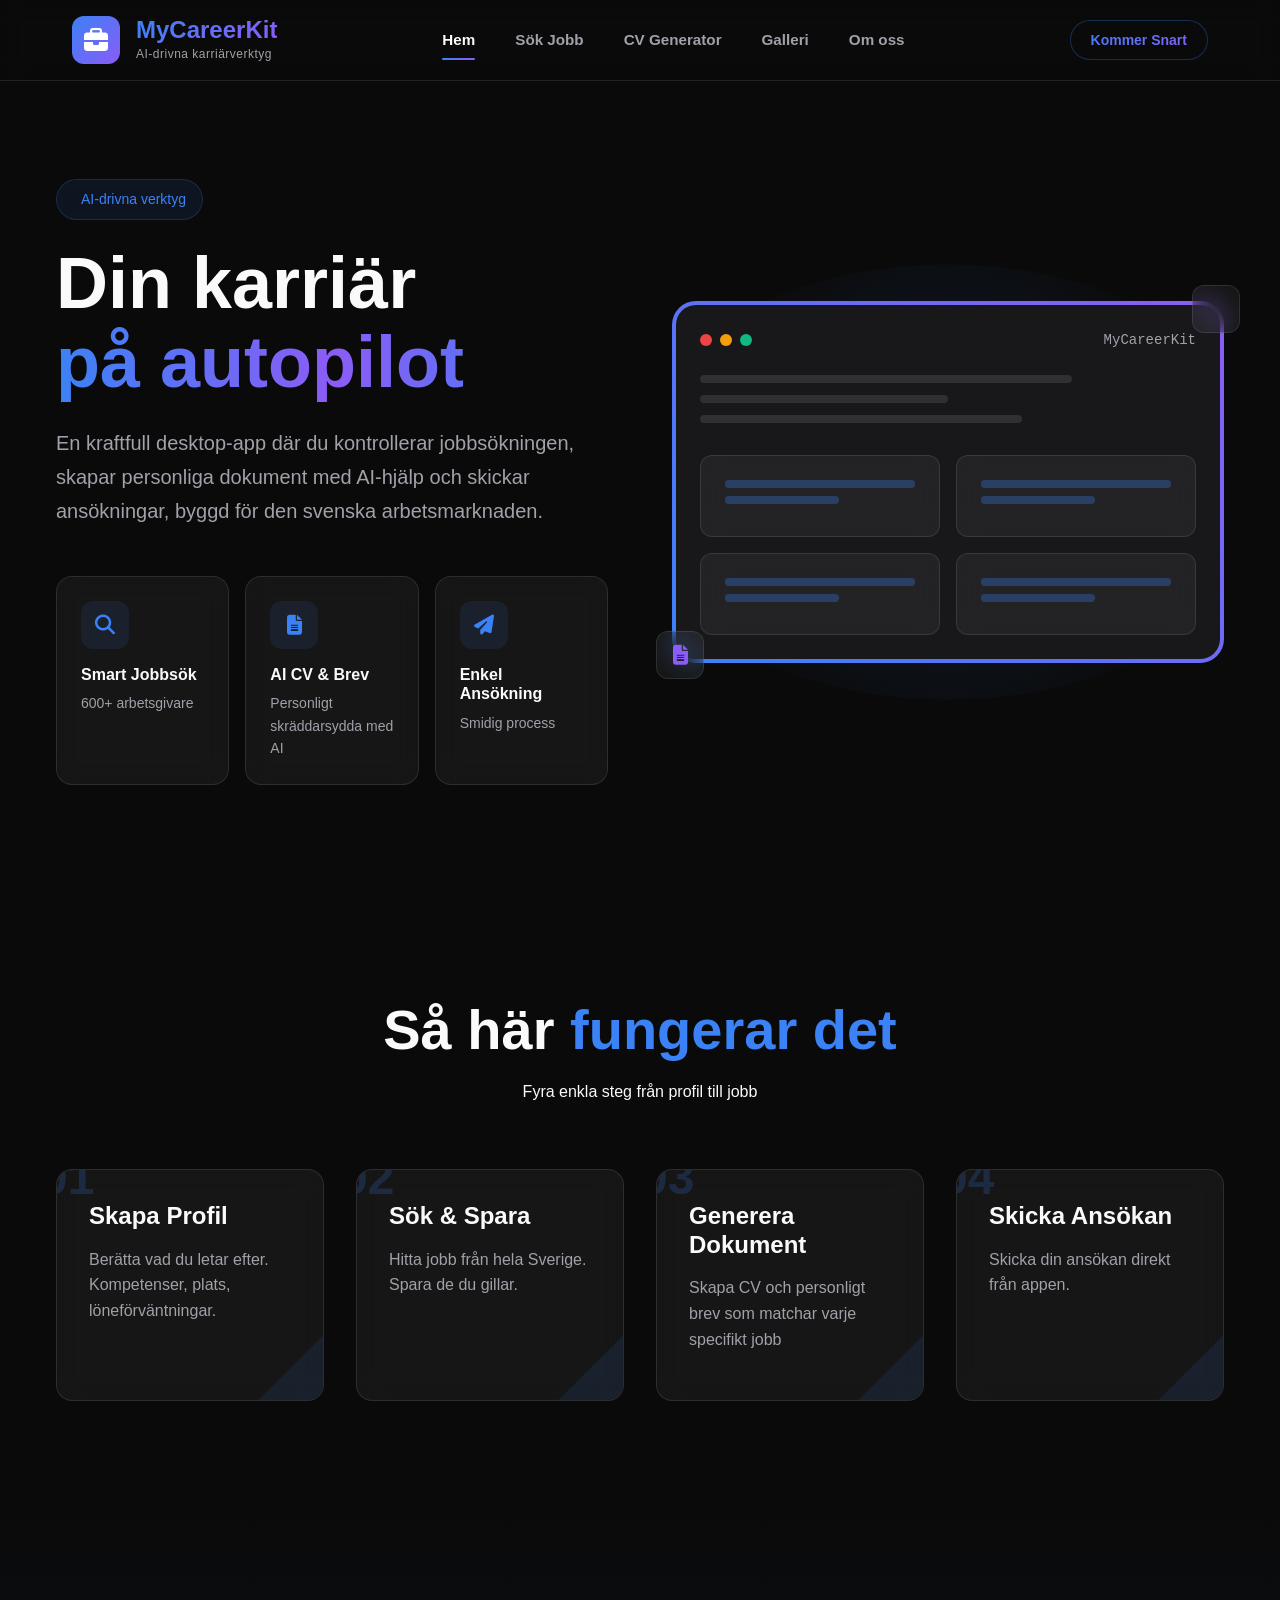
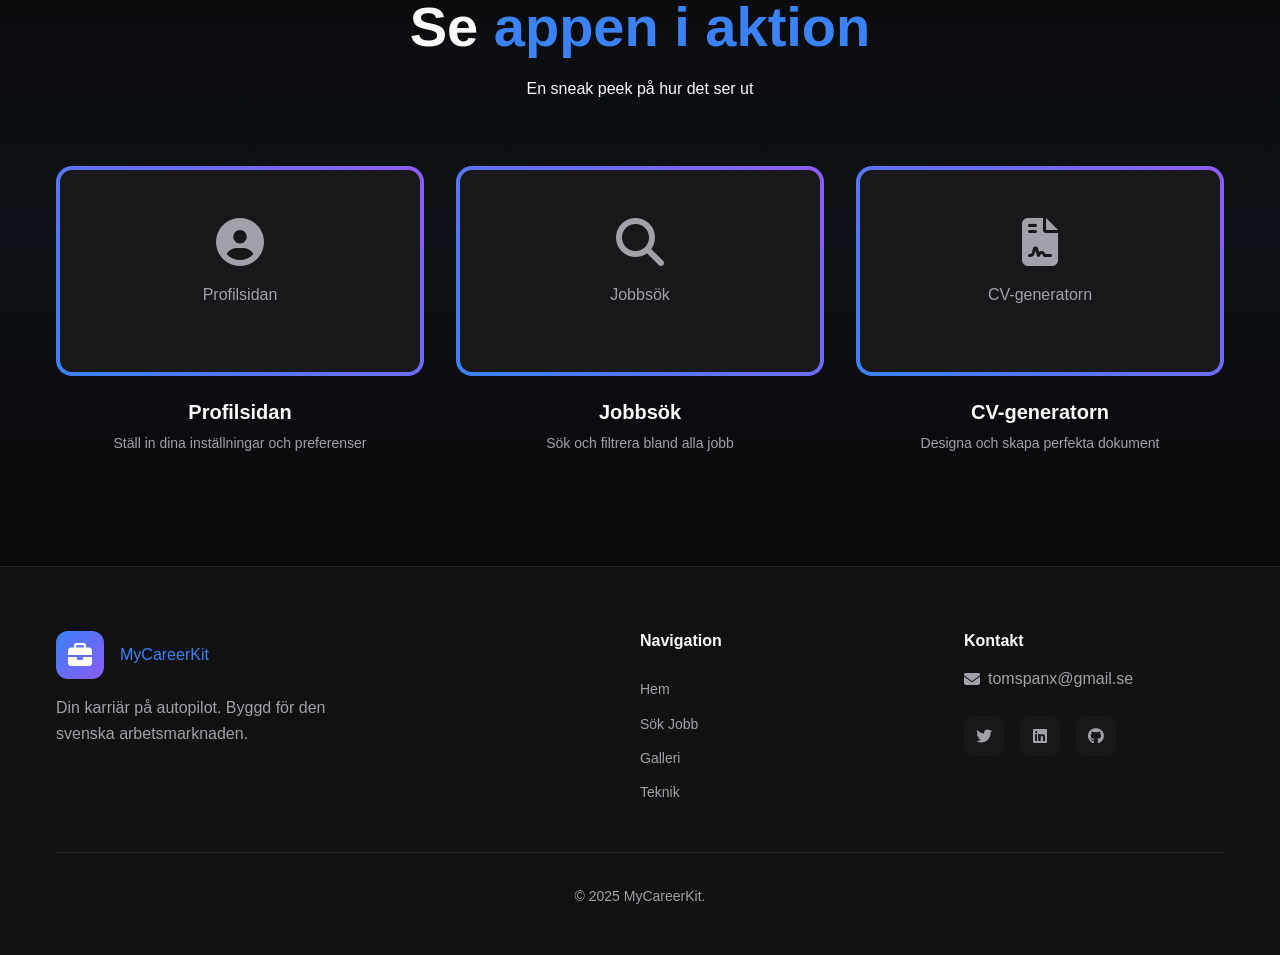
==== commit e20d04b9: ".m,.m," ====
--- a/index.html
+++ b/index.html
@@ -5,7 +5,6 @@
     <meta name="viewport" content="width=device-width, initial-scale=1.0">
     <title>MyCareerKit - Din karriär på autopilot</title>
     
-    <!-- ADD THESE 3 LINES: -->
     <link rel="stylesheet" href="styles/base.css">
     <link rel="stylesheet" href="styles/components.css">
     <link rel="stylesheet" href="styles/pages/home.css">
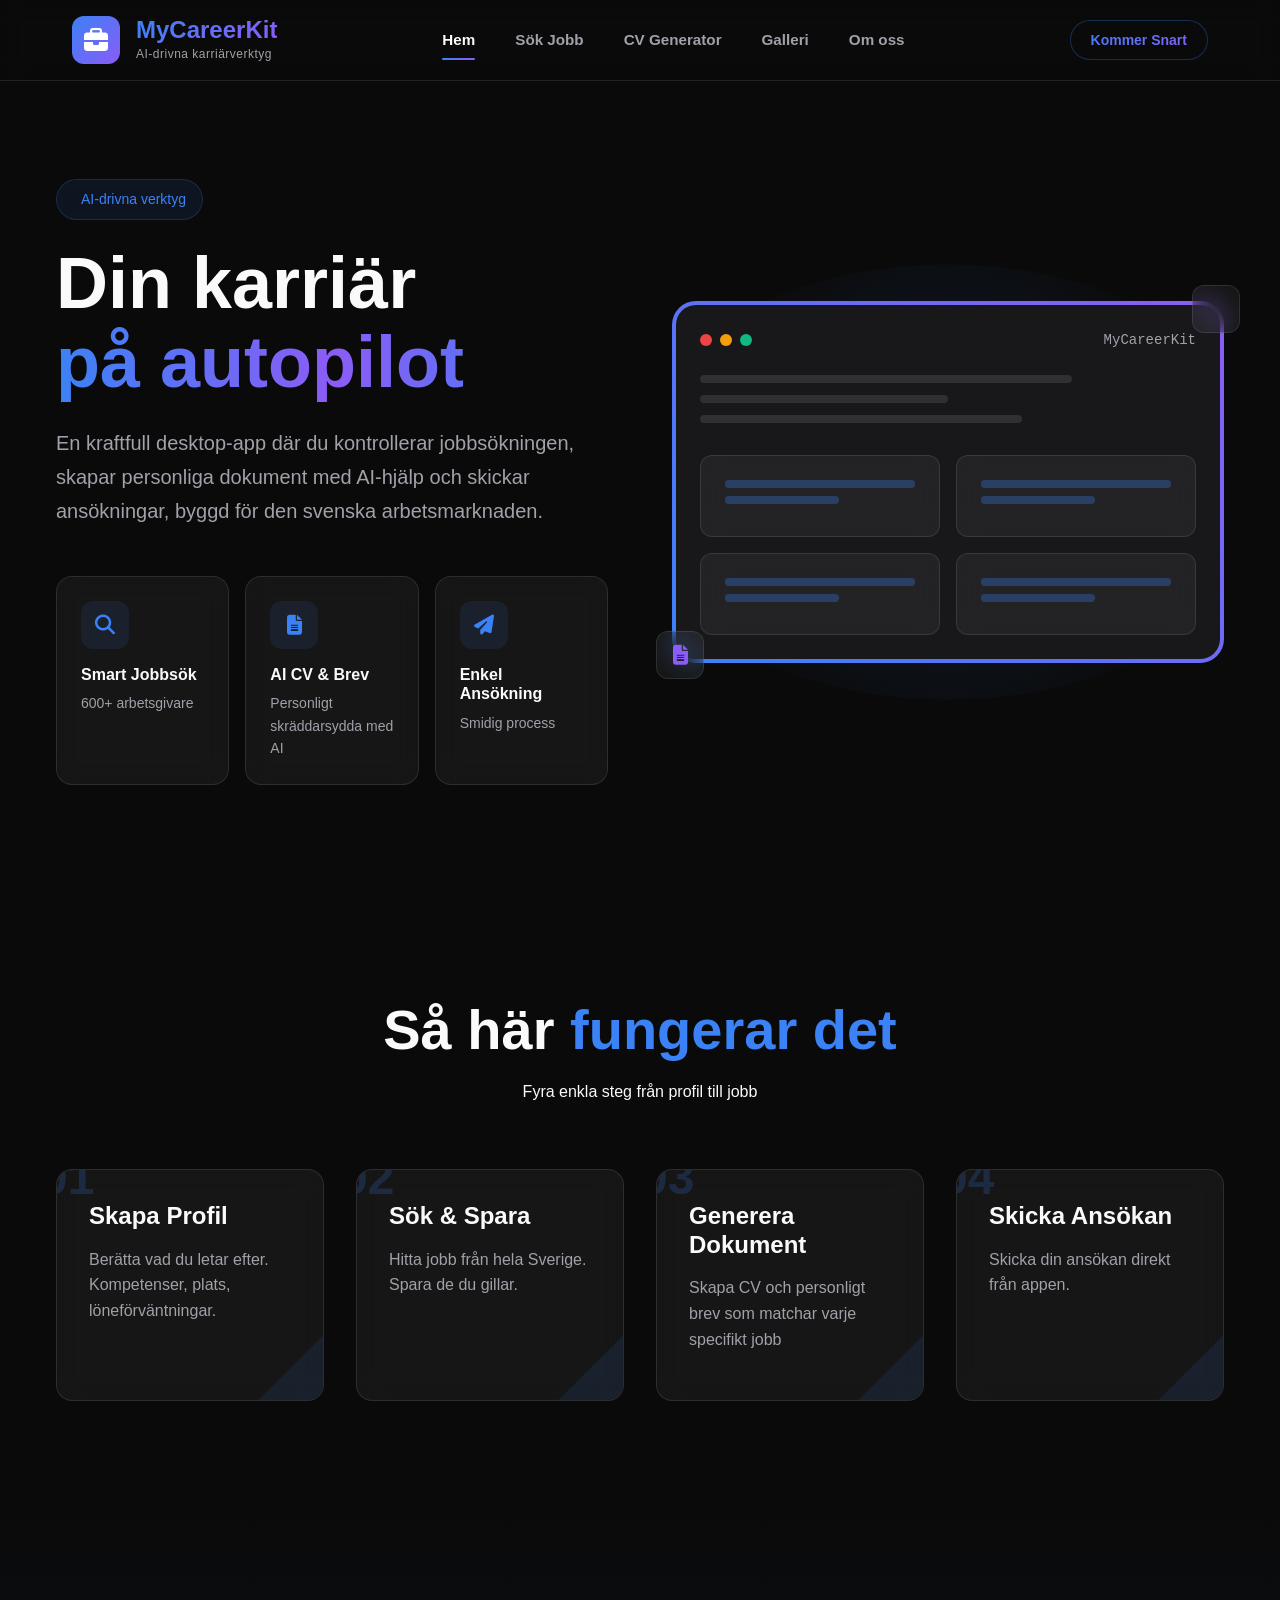
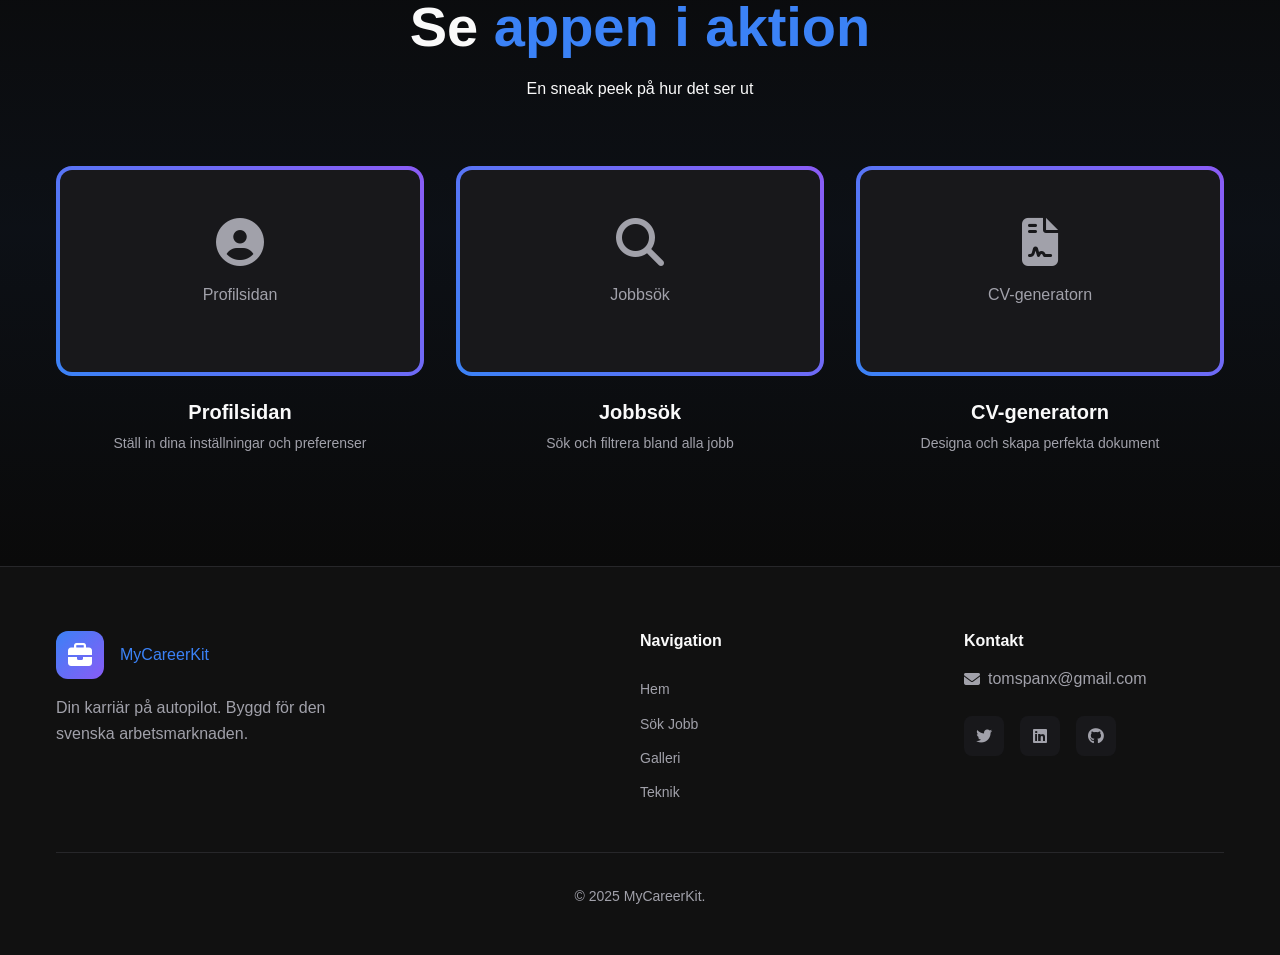
==== commit 741d59a1: "Update index.html" ====
--- a/index.html
+++ b/index.html
@@ -136,7 +136,6 @@
             </div>
 
             <div class="steps-grid">
-                <!-- Step 1 -->
                 <div class="step-card glass animate-slide-up" style="animation-delay: 0s;">
                     <div class="step-number">01</div>
                     <h3 class="step-title">Skapa Profil</h3>
@@ -145,8 +144,6 @@
                     </p>
                     <div class="step-corner"></div>
                 </div>
-
-                <!-- Step 2 -->
                 <div class="step-card glass animate-slide-up" style="animation-delay: 0.1s;">
                     <div class="step-number">02</div>
                     <h3 class="step-title">Sök & Spara</h3>
@@ -155,8 +152,6 @@
                     </p>
                     <div class="step-corner"></div>
                 </div>
-
-                <!-- Step 3 -->
                 <div class="step-card glass animate-slide-up" style="animation-delay: 0.2s;">
                     <div class="step-number">03</div>
                     <h3 class="step-title">Generera Dokument</h3>
@@ -165,8 +160,6 @@
                     </p>
                     <div class="step-corner"></div>
                 </div>
-
-                <!-- Step 4 -->
                 <div class="step-card glass animate-slide-up" style="animation-delay: 0.3s;">
                     <div class="step-number">04</div>
                     <h3 class="step-title">Skicka Ansökan</h3>
@@ -280,7 +273,7 @@
                     <h4 class="footer-title">Kontakt</h4>
                     <p class="footer-text">
                         <i class="fas fa-envelope"></i>
-                        tomspanx@gmail.se
+                        tomspanx@gmail.com
                     </p>
                     <div class="social-links">
                         <a href="#" class="social-link">
